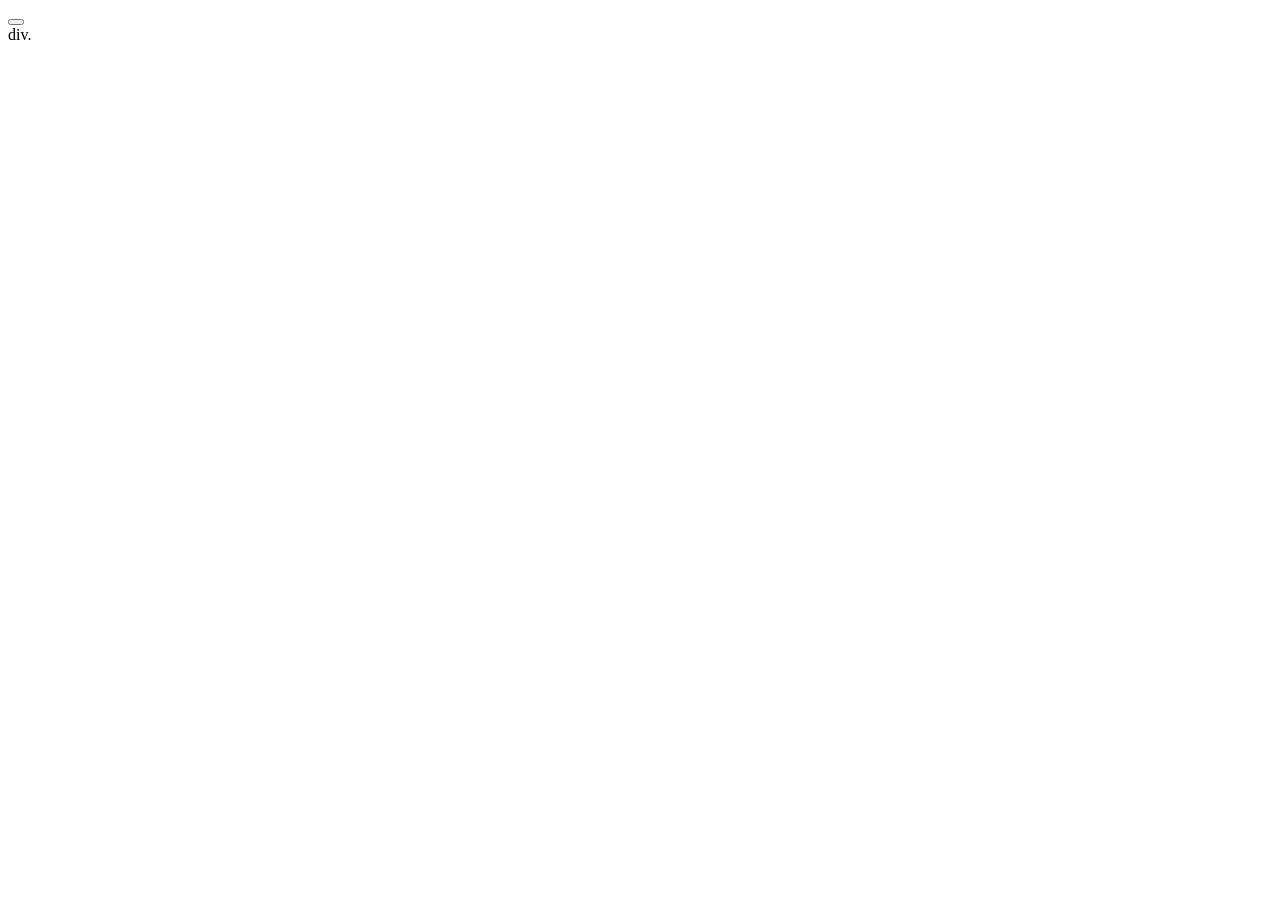
==== admin-dashboard/index.html @ 891796a0 "Initial commit" ====
<html lang="en">
<head>
    <meta charset="UTF-8">
    <meta name="viewport" content="width=device-width, initial-scale=1.0">
    <title>Admin Dashboard</title>
</head>
<body>
    <aside class="sidebar"></aside>

    <header class="header">
        <div class="search-container">
            <form action="/search" id="search-bar"></form>
            <div class="search-icon"></div>
        </div>
        <div class="header-user-nav">
            <button class="notif-btn"></button>
            <img src="pfp.jpg" class="user-avatar" alt="">
        </div>
    </header>

    <main class="main-content">
        div.
    </main>
</body>
</html>
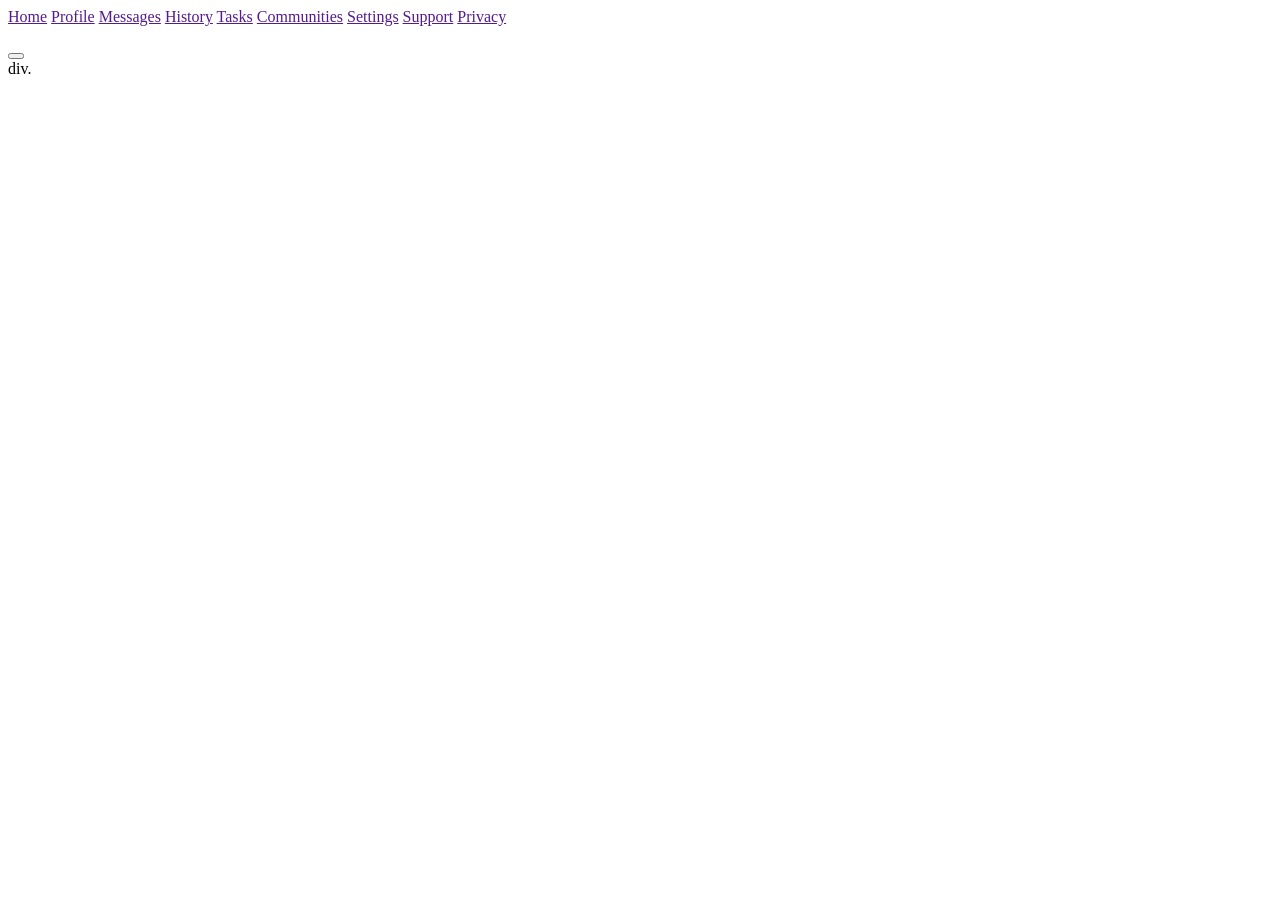
==== commit 8ee2e1a1: "Add HTML layout" ====
--- a/admin-dashboard/index.html
+++ b/admin-dashboard/index.html
@@ -5,7 +5,18 @@
     <title>Admin Dashboard</title>
 </head>
 <body>
-    <aside class="sidebar"></aside>
+    <aside class="sidebar">
+        <a href="" class="sidebar-link">Home</a>
+        <a href="" class="sidebar-link">Profile</a>
+        <a href="" class="sidebar-link">Messages</a>
+        <a href="" class="sidebar-link">History</a>
+        <a href="" class="sidebar-link">Tasks</a>
+        <a href="" class="sidebar-link">Communities</a>
+
+        <a href="" class="sidebar-link">Settings</a>
+        <a href="" class="sidebar-link">Support</a>
+        <a href="" class="sidebar-link">Privacy</a>
+    </aside>
 
     <header class="header">
         <div class="search-container">
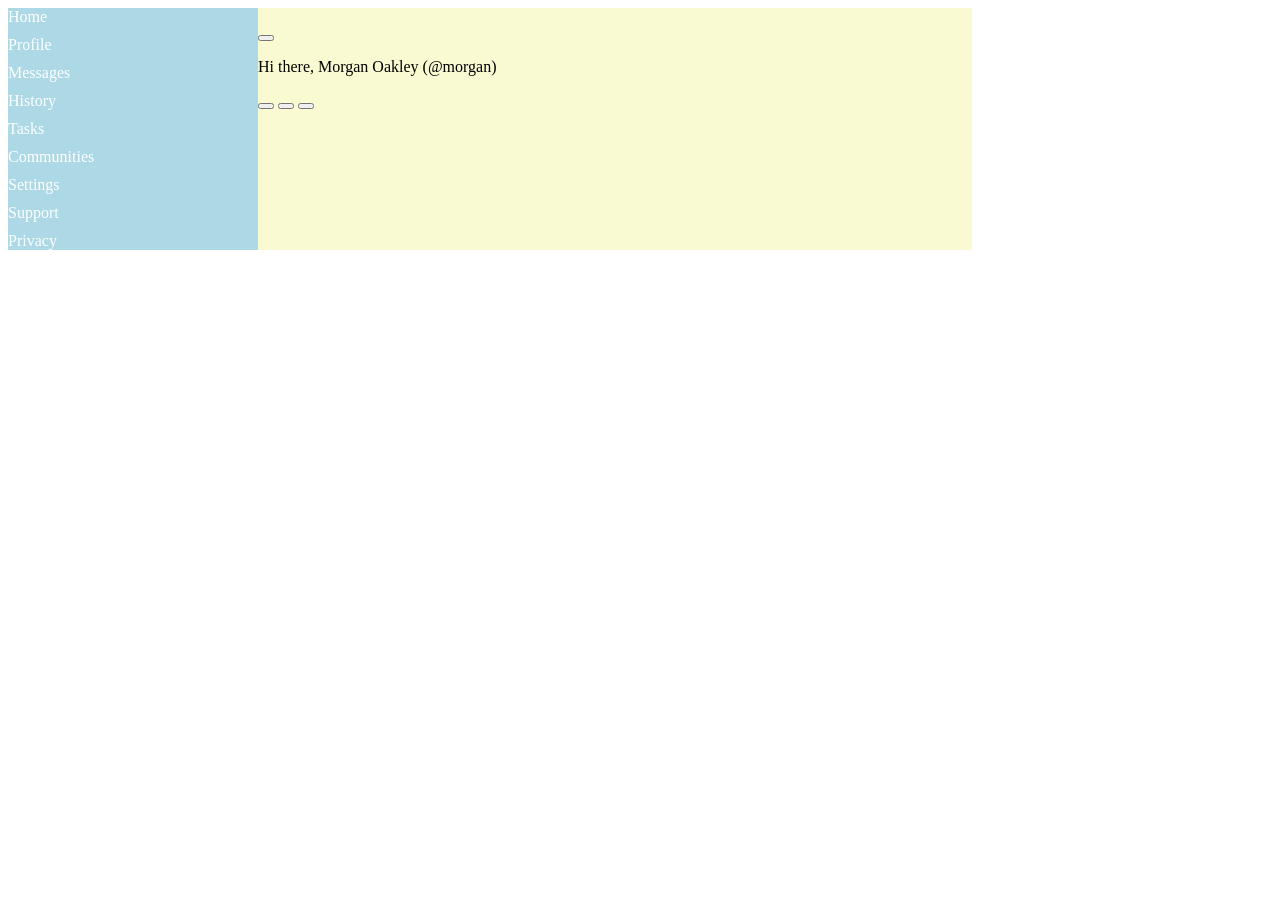
==== commit 7347dfd2: "Add layout sections" ====
--- a/admin-dashboard/index.html
+++ b/admin-dashboard/index.html
@@ -2,35 +2,56 @@
 <head>
     <meta charset="UTF-8">
     <meta name="viewport" content="width=device-width, initial-scale=1.0">
+    <link rel="stylesheet" href="./style.css">
+    <script src="./script.js" defer></script>
     <title>Admin Dashboard</title>
 </head>
 <body>
-    <aside class="sidebar">
-        <a href="" class="sidebar-link">Home</a>
-        <a href="" class="sidebar-link">Profile</a>
-        <a href="" class="sidebar-link">Messages</a>
-        <a href="" class="sidebar-link">History</a>
-        <a href="" class="sidebar-link">Tasks</a>
-        <a href="" class="sidebar-link">Communities</a>
+    <div class="dashboard-grid">
+        <aside class="sidebar">
+            <a href="" class="sidebar-link">Home</a>
+            <a href="" class="sidebar-link">Profile</a>
+            <a href="" class="sidebar-link">Messages</a>
+            <a href="" class="sidebar-link">History</a>
+            <a href="" class="sidebar-link">Tasks</a>
+            <a href="" class="sidebar-link">Communities</a>
 
-        <a href="" class="sidebar-link">Settings</a>
-        <a href="" class="sidebar-link">Support</a>
-        <a href="" class="sidebar-link">Privacy</a>
-    </aside>
+            <a href="" class="sidebar-link">Settings</a>
+            <a href="" class="sidebar-link">Support</a>
+            <a href="" class="sidebar-link">Privacy</a>
+        </aside>
 
-    <header class="header">
-        <div class="search-container">
-            <form action="/search" id="search-bar"></form>
-            <div class="search-icon"></div>
-        </div>
-        <div class="header-user-nav">
-            <button class="notif-btn"></button>
-            <img src="pfp.jpg" class="user-avatar" alt="">
-        </div>
-    </header>
+        <header class="header">
+            <div class="search-box">
+                <form action="/search" id="search-bar"></form>
+                <div class="search-icon"></div>
+            </div>
+            <div class="header-user-nav">
+                <button class="notif-btn"></button>
+                <img src="pfp.jpg" class="user-avatar" alt="">
+            </div>
+            <div class="header-profile">
+                <img src="" alt="">
+                <p>Hi there, Morgan Oakley (@morgan)</p>
 
-    <main class="main-content">
-        div.
-    </main>
+                <div class="header-action-buttons">
+                    <button></button>
+                    <button></button>
+                    <button></button>
+                </div>
+            </div>
+        </header>
+
+        <main class="projects">
+            <div class="card"></div>
+            <div class="card"></div>
+            <div class="card"></div>
+        </main>
+
+        <section class="widget-area">
+            <div class="announcements"></div>
+            <div class="trending"></div>
+        </section>
+    </div>
 </body>
 </html>
--- a/admin-dashboard/style.css
+++ b/admin-dashboard/style.css
@@ -0,0 +1,26 @@
+
+.sidebar {
+    background-color: lightblue;
+    display: flex;
+    flex-direction: column;
+    gap: 10px;
+}
+
+.sidebar > a {
+    text-decoration: none;
+    color: white;
+}
+
+.header {
+    background-color: lightgoldenrodyellow;
+}
+
+.dashboard-grid {
+    display: grid;
+    grid-template-columns: 250px 1fr 300px;
+    grid-template-rows: auto 1fr;
+    grid-template-areas: 
+        "sidebar header header"
+        "sidebar main widgets";
+    height: 100vh;
+}
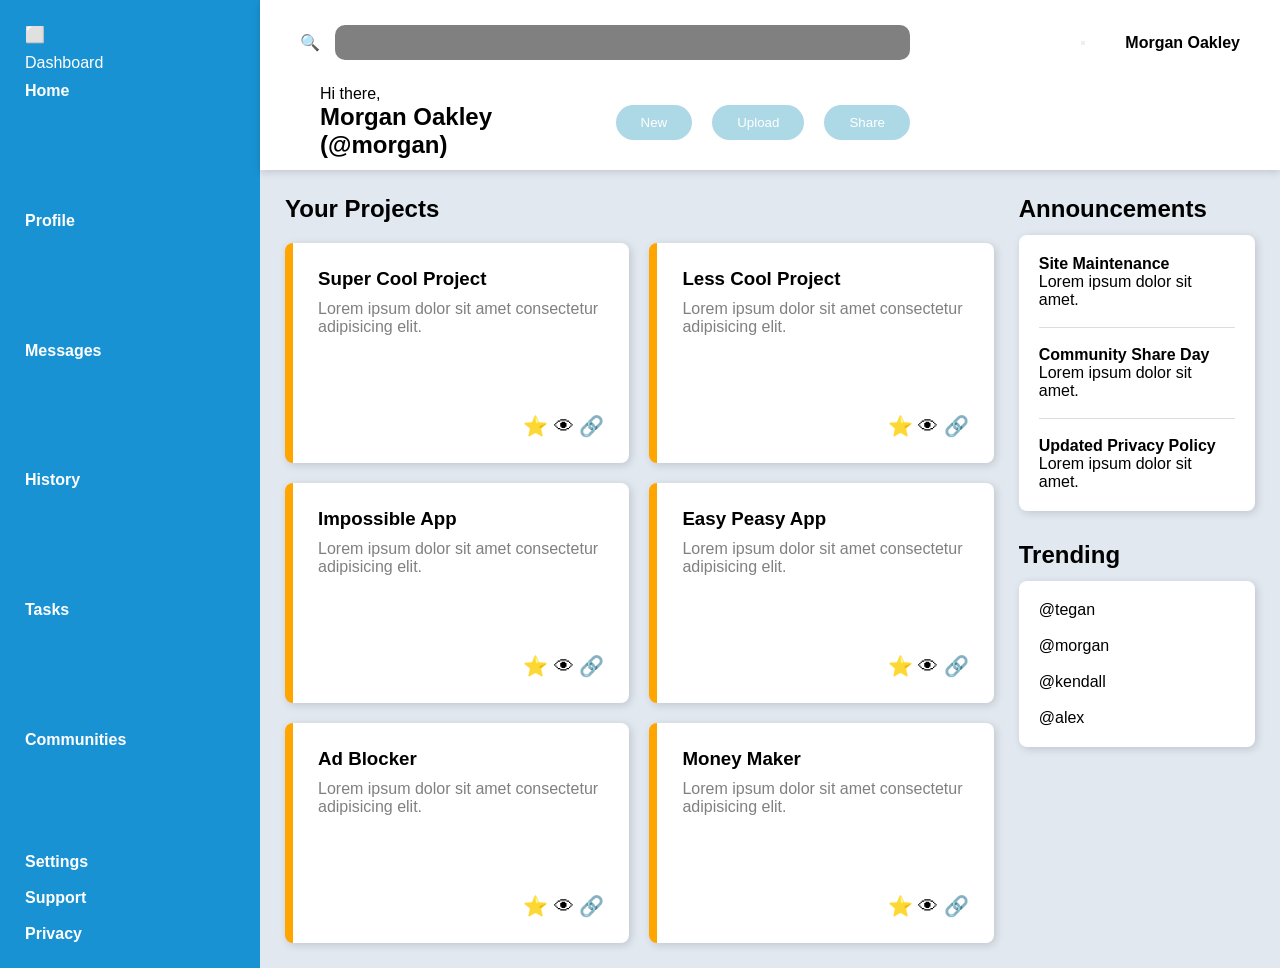
==== commit de8a66ab: "Tweak layout, add styles and nav" ====
--- a/admin-dashboard/index.html
+++ b/admin-dashboard/index.html
@@ -7,51 +7,145 @@
     <title>Admin Dashboard</title>
 </head>
 <body>
-    <div class="dashboard-grid">
+    <div class="dashboard">
+
         <aside class="sidebar">
-            <a href="" class="sidebar-link">Home</a>
-            <a href="" class="sidebar-link">Profile</a>
-            <a href="" class="sidebar-link">Messages</a>
-            <a href="" class="sidebar-link">History</a>
-            <a href="" class="sidebar-link">Tasks</a>
-            <a href="" class="sidebar-link">Communities</a>
+            <span>⬜</span>
+            <div class="logo">
+                Dashboard
+            </div>
+            <nav class="nav">
+                <a href="#">Home</a>
+                <a href="#">Profile</a>
+                <a href="#">Messages</a>
+                <a href="#">History</a>
+                <a href="#">Tasks</a>
+                <a href="#">Communities</a>
+            </nav>
+            <nav class="nav secondary">
+                <a href="#">Settings</a>
+                <a href="#">Support</a>
+                <a href="#">Privacy</a>
+            </nav>
 
-            <a href="" class="sidebar-link">Settings</a>
-            <a href="" class="sidebar-link">Support</a>
-            <a href="" class="sidebar-link">Privacy</a>
         </aside>
 
         <header class="header">
-            <div class="search-box">
-                <form action="/search" id="search-bar"></form>
-                <div class="search-icon"></div>
+            <div class="search">
+                <span>🔍</span>
+                <input type="text">
             </div>
-            <div class="header-user-nav">
+
+            <div class="top-user">
                 <button class="notif-btn"></button>
                 <img src="pfp.jpg" class="user-avatar" alt="">
+                <strong>Morgan Oakley</strong>
             </div>
-            <div class="header-profile">
+            <div class="profile">
                 <img src="" alt="">
-                <p>Hi there, Morgan Oakley (@morgan)</p>
+                <div>
+                    <p>Hi there,</p>
+                    <h2>Morgan Oakley (@morgan)</h2>
+                </div>
 
-                <div class="header-action-buttons">
-                    <button></button>
-                    <button></button>
-                    <button></button>
+                <div class="actions">
+                    <button>New</button>
+                    <button>Upload</button>
+                    <button>Share</button>
                 </div>
-            </div>
         </header>
 
-        <main class="projects">
-            <div class="card"></div>
-            <div class="card"></div>
-            <div class="card"></div>
+        <main class="main-content">
+            <section class="projects">
+            <h2>Your Projects</h2>
+                <article class="card">
+                    <h3>Super Cool Project</h3>
+                    <p>Lorem ipsum dolor sit amet consectetur adipisicing elit.</p>
+
+                    <div class="card-icons">
+                        ⭐ 👁 🔗
+                    </div>
+                </article>
+
+                <article class="card">
+                    <h3>Less Cool Project</h3>
+                    <p>Lorem ipsum dolor sit amet consectetur adipisicing elit.</p>
+
+                    <div class="card-icons">
+                        ⭐ 👁 🔗
+                    </div>
+                </article>
+
+                <article class="card">
+                    <h3>Impossible App</h3>
+                    <p>Lorem ipsum dolor sit amet consectetur adipisicing elit.</p>
+
+                    <div class="card-icons">
+                        ⭐ 👁 🔗
+                    </div>
+                </article>
+
+                <article class="card">
+                    <h3>Easy Peasy App</h3>
+                    <p>Lorem ipsum dolor sit amet consectetur adipisicing elit.</p>
+
+                    <div class="card-icons">
+                        ⭐ 👁 🔗
+                    </div>
+                </article>
+
+                <article class="card">
+                    <h3>Ad Blocker</h3>
+                    <p>Lorem ipsum dolor sit amet consectetur adipisicing elit.</p>
+
+                    <div class="card-icons">
+                        ⭐ 👁 🔗
+                    </div>
+                </article>
+
+                <article class="card">
+                    <h3>Money Maker</h3>
+                    <p>Lorem ipsum dolor sit amet consectetur adipisicing elit.</p>
+
+                    <div class="card-icons">
+                        ⭐ 👁 🔗
+                    </div>
+                </article>
+            </section>
+
+        <aside class="widgets">
+            <section>
+                <h2>Announcements</h2>
+                <div class="announcement-box">
+                    <div>
+                        <h4>Site Maintenance</h4>
+                        <p>Lorem ipsum dolor sit amet.</p>
+                    </div>
+                    <hr>
+                    <div>
+                        <h4>Community Share Day</h4>
+                        <p>Lorem ipsum dolor sit amet.</p>
+                    </div>
+                    <hr>
+                    <div>
+                        <h4>Updated Privacy Policy</h4>
+                        <p>Lorem ipsum dolor sit amet.</p>
+                    </div>
+                </div>
+            </section>
+
+            <section>
+                <h2>Trending</h2>
+                <div class="trending-box">
+                    <div>@tegan</div>
+                    <div>@morgan</div>
+                    <div>@kendall</div>
+                    <div>@alex</div>
+                </div>
+            </section>
+
+            </aside>
         </main>
-
-        <section class="widget-area">
-            <div class="announcements"></div>
-            <div class="trending"></div>
-        </section>
     </div>
 </body>
 </html>
--- a/admin-dashboard/style.css
+++ b/admin-dashboard/style.css
@@ -1,26 +1,181 @@
+* {
+    margin: 0;
+    padding: 0;
+    box-sizing: border-box;
+}
+
+body {
+    font-family: 'Gill Sans', 'Gill Sans MT', Calibri, 'Trebuchet MS', sans-serif;
+    background: #e2e8f0;
+}
+
+.dashboard {
+    min-height: 100vh;
+    display: grid;
+    grid-template-columns: 260px 1fr;
+    grid-template-rows: 170px 1fr;
+}
 
 .sidebar {
-    background-color: lightblue;
-    display: flex;
-    flex-direction: column;
+    background: #1992d4;
+    color: white;
+    grid-row: 1 / 3;
+    display: grid;
+    grid-template-rows: auto auto 1fr;
     gap: 10px;
+    padding: 25px;
 }
 
-.sidebar > a {
+.logo {
+    display: flex;
+    align-items: center;
+    gap: 12px;
+}
+
+.nav {
+    display: grid;
+    gap: 18px;
+}
+
+.nav > a {
     text-decoration: none;
     color: white;
+    font-weight: bold;
 }
 
 .header {
-    background-color: lightgoldenrodyellow;
+    background: white;
+    display: grid;
+    grid-template-columns: 2fr 1fr;
+    grid-template-rows: auto auto;
+    gap: 25px;
+    padding: 25px 40px;
+    box-shadow: 0 2px 8px rgba(0,0,0,.15);
+    grid-column: 2;
 }
 
-.dashboard-grid {
+.main-content {
+    grid-column: 2;
+}
+
+.search {
+    display: flex;
+    align-items: center;
+    gap: 15px;
+}
+
+.search input {
+    flex: 1;
+    border: none;
+    background: gray;
+    border-radius: 10px;
+    padding: 10px 18px;
+}
+
+.top-user {
+    display: flex;
+    justify-content: end;
+    align-items: center;
+    gap: 20px;
+}
+
+.top-user img {
+    border-radius: 50%;
+}
+
+.profile {
+    display: flex;
+    align-items: center;
+    gap: 20px;
+}
+
+.profile img {
+    border-radius: 50%;
+}
+
+.actions {
+    display: flex;
+    justify-content: end;
+    align-items: center;
+    gap: 20px;
+}
+
+.actions button {
+    border: none;
+    background: lightblue;
+    color: white;
+    border-radius: 25px;
+    padding: 10px 25px;
+    cursor: pointer;
+}
+
+.main-content {
     display: grid;
-    grid-template-columns: 250px 1fr 300px;
-    grid-template-rows: auto 1fr;
-    grid-template-areas: 
-        "sidebar header header"
-        "sidebar main widgets";
-    height: 100vh;
+    grid-template-columns: 3fr 1fr;
+    gap: 25px;
+    padding: 25px;
 }
+
+.projects {
+    display: grid;
+    grid-template-columns: repeat(2,1fr);
+    gap: 20px;
+}
+
+.projects h2 {
+    grid-column: 1 / -1;
+}
+
+.card {
+    background: white;
+    border-left: 8px solid orange;
+    border-radius: 8px;
+    padding: 25px;
+    min-height: 220px;
+    display: flex;
+    flex-direction: column;
+    justify-content: space-between;
+    box-shadow: 2px 2px 8px rgba(0,0,0,.15);
+}
+
+.card h3 {
+    margin-bottom: 10px;
+}
+
+.card p {
+    color: gray;
+    flex: 1;
+}
+
+.card-icons {
+    display: flex;
+    justify-content: end;
+    gap: 20px;
+    font-size: 20px;
+}
+
+.widgets {
+    display: grid;
+    gap: 30px;
+    align-content: start;
+}
+
+.widgets section {
+    display: grid;
+    gap: 12px;
+}
+
+.announcement-box,
+.trending-box {
+    background: white;
+    border-radius: 8px;
+    padding: 20px;
+    display: grid;
+    gap: 18px;
+    box-shadow: 2px 2px 8px rgba(0,0,0,.15);
+}
+
+hr {
+    border: none;
+    border-top: 1px solid #ddd;
+}
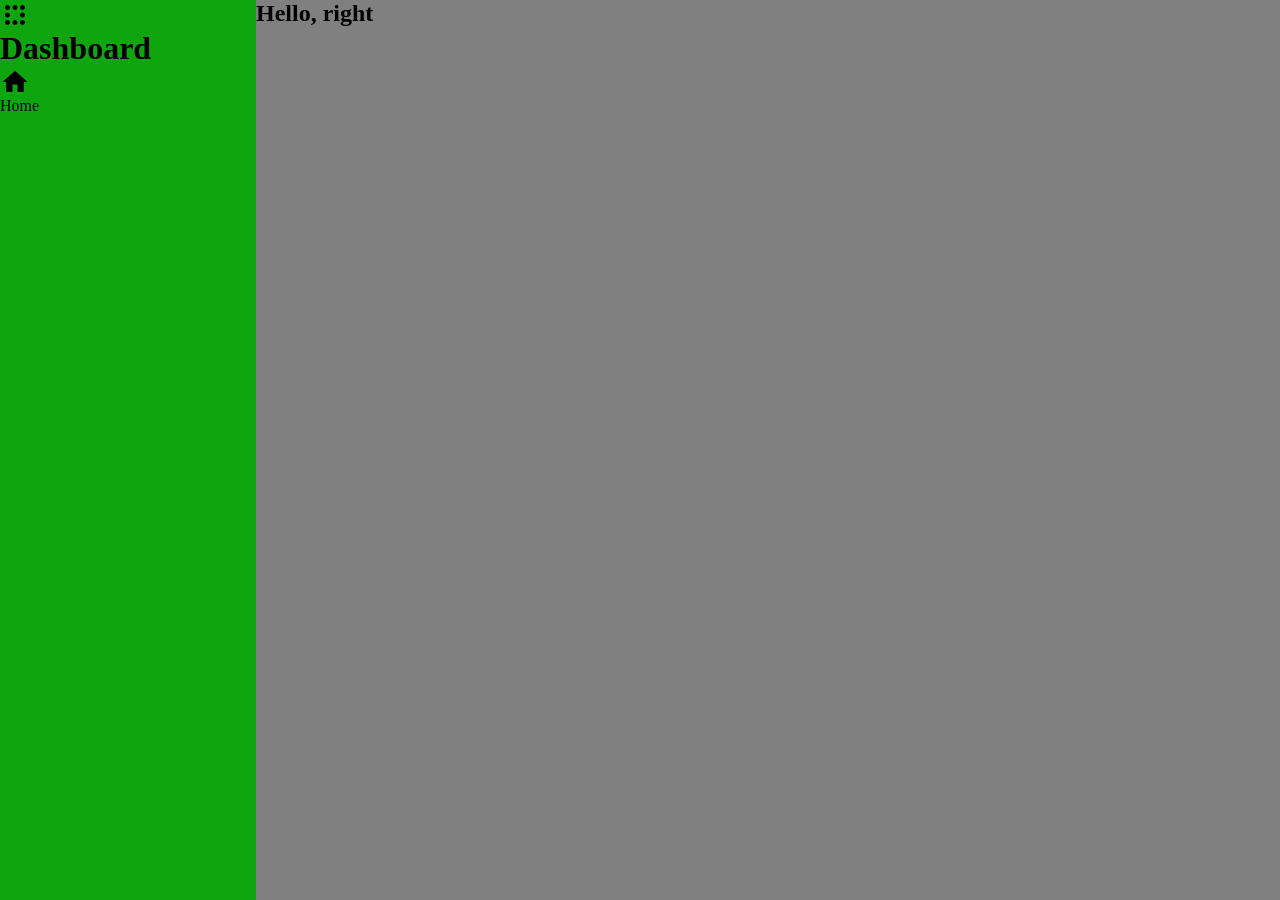
==== commit cca24cac: "Add base layout and 2 icons" ====
--- a/admin-dashboard/index.html
+++ b/admin-dashboard/index.html
@@ -1,151 +1,28 @@
-<html lang="en">
-<head>
-    <meta charset="UTF-8">
-    <meta name="viewport" content="width=device-width, initial-scale=1.0">
-    <link rel="stylesheet" href="./style.css">
-    <script src="./script.js" defer></script>
-    <title>Admin Dashboard</title>
-</head>
-<body>
-    <div class="dashboard">
-
-        <aside class="sidebar">
-            <span>⬜</span>
-            <div class="logo">
-                Dashboard
-            </div>
-            <nav class="nav">
-                <a href="#">Home</a>
-                <a href="#">Profile</a>
-                <a href="#">Messages</a>
-                <a href="#">History</a>
-                <a href="#">Tasks</a>
-                <a href="#">Communities</a>
-            </nav>
-            <nav class="nav secondary">
-                <a href="#">Settings</a>
-                <a href="#">Support</a>
-                <a href="#">Privacy</a>
-            </nav>
-
-        </aside>
-
-        <header class="header">
-            <div class="search">
-                <span>🔍</span>
-                <input type="text">
-            </div>
-
-            <div class="top-user">
-                <button class="notif-btn"></button>
-                <img src="pfp.jpg" class="user-avatar" alt="">
-                <strong>Morgan Oakley</strong>
-            </div>
-            <div class="profile">
-                <img src="" alt="">
-                <div>
-                    <p>Hi there,</p>
-                    <h2>Morgan Oakley (@morgan)</h2>
-                </div>
-
-                <div class="actions">
-                    <button>New</button>
-                    <button>Upload</button>
-                    <button>Share</button>
-                </div>
-        </header>
-
-        <main class="main-content">
-            <section class="projects">
-            <h2>Your Projects</h2>
-                <article class="card">
-                    <h3>Super Cool Project</h3>
-                    <p>Lorem ipsum dolor sit amet consectetur adipisicing elit.</p>
-
-                    <div class="card-icons">
-                        ⭐ 👁 🔗
-                    </div>
-                </article>
-
-                <article class="card">
-                    <h3>Less Cool Project</h3>
-                    <p>Lorem ipsum dolor sit amet consectetur adipisicing elit.</p>
-
-                    <div class="card-icons">
-                        ⭐ 👁 🔗
-                    </div>
-                </article>
-
-                <article class="card">
-                    <h3>Impossible App</h3>
-                    <p>Lorem ipsum dolor sit amet consectetur adipisicing elit.</p>
-
-                    <div class="card-icons">
-                        ⭐ 👁 🔗
-                    </div>
-                </article>
-
-                <article class="card">
-                    <h3>Easy Peasy App</h3>
-                    <p>Lorem ipsum dolor sit amet consectetur adipisicing elit.</p>
-
-                    <div class="card-icons">
-                        ⭐ 👁 🔗
-                    </div>
-                </article>
-
-                <article class="card">
-                    <h3>Ad Blocker</h3>
-                    <p>Lorem ipsum dolor sit amet consectetur adipisicing elit.</p>
-
-                    <div class="card-icons">
-                        ⭐ 👁 🔗
-                    </div>
-                </article>
-
-                <article class="card">
-                    <h3>Money Maker</h3>
-                    <p>Lorem ipsum dolor sit amet consectetur adipisicing elit.</p>
-
-                    <div class="card-icons">
-                        ⭐ 👁 🔗
-                    </div>
-                </article>
-            </section>
-
-        <aside class="widgets">
-            <section>
-                <h2>Announcements</h2>
-                <div class="announcement-box">
-                    <div>
-                        <h4>Site Maintenance</h4>
-                        <p>Lorem ipsum dolor sit amet.</p>
-                    </div>
-                    <hr>
-                    <div>
-                        <h4>Community Share Day</h4>
-                        <p>Lorem ipsum dolor sit amet.</p>
-                    </div>
-                    <hr>
-                    <div>
-                        <h4>Updated Privacy Policy</h4>
-                        <p>Lorem ipsum dolor sit amet.</p>
-                    </div>
-                </div>
-            </section>
-
-            <section>
-                <h2>Trending</h2>
-                <div class="trending-box">
-                    <div>@tegan</div>
-                    <div>@morgan</div>
-                    <div>@kendall</div>
-                    <div>@alex</div>
-                </div>
-            </section>
-
-            </aside>
-        </main>
-    </div>
-</body>
+<html lang="en">
+<head>
+    <meta charset="UTF-8">
+    <meta name="viewport" content="width=device-width, initial-scale=1.0">
+    <title>Admin Dashboard</title>
+    <link rel="stylesheet" href="./style.css">
+</head>
+<body>
+    <div class="grid">
+        <div class="sidebar">
+            <div class="logo-text">
+                <svg xmlns="http://www.w3.org/2000/svg" viewBox="0 0 24 24" width="30"><title>dots-square</title><path d="M12 16C13.1 16 14 16.9 14 18S13.1 20 12 20 10 19.1 10 18 10.9 16 12 16M12 4C13.1 4 14 4.9 14 6S13.1 8 12 8 10 7.1 10 6 10.9 4 12 4M6 16C7.1 16 8 16.9 8 18S7.1 20 6 20 4 19.1 4 18 4.9 16 6 16M6 10C7.1 10 8 10.9 8 12S7.1 14 6 14 4 13.1 4 12 4.9 10 6 10M6 4C7.1 4 8 4.9 8 6S7.1 8 6 8 4 7.1 4 6 4.9 4 6 4M18 16C19.1 16 20 16.9 20 18S19.1 20 18 20 16 19.1 16 18 16.9 16 18 16M18 10C19.1 10 20 10.9 20 12S19.1 14 18 14 16 13.1 16 12 16.9 10 18 10M18 4C19.1 4 20 4.9 20 6S19.1 8 18 8 16 7.1 16 6 16.9 4 18 4Z" /></svg>
+                <h1>Dashboard</h1>
+            </div>
+            <div class="list-items">
+                <div class="icon-text">
+                    <svg xmlns="http://www.w3.org/2000/svg" viewBox="0 0 24 24" width="30"><title>home</title><path d="M10,20V14H14V20H19V12H22L12,3L2,12H5V20H10Z" /></svg>
+                    <p>Home</p>
+                </div>
+            </div>
+            <div class="list-items"></div>
+        </div>
+        <div class="main">
+            <h2>Hello, right</h2>
+        </div>
+    </div>
+</body>
 </html>
--- a/admin-dashboard/style.css
+++ b/admin-dashboard/style.css
@@ -1,181 +1,19 @@
 * {
     margin: 0;
     padding: 0;
-    box-sizing: border-box;
 }
 
-body {
-    font-family: 'Gill Sans', 'Gill Sans MT', Calibri, 'Trebuchet MS', sans-serif;
-    background: #e2e8f0;
-}
-
-.dashboard {
-    min-height: 100vh;
+.grid {
     display: grid;
-    grid-template-columns: 260px 1fr;
-    grid-template-rows: 170px 1fr;
+    grid-template-columns: 20% 80%;
 }
 
 .sidebar {
-    background: #1992d4;
-    color: white;
-    grid-row: 1 / 3;
-    display: grid;
-    grid-template-rows: auto auto 1fr;
-    gap: 10px;
-    padding: 25px;
+    background-color: #0ea50e;
+    height: 100vh;
 }
 
-.logo {
-    display: flex;
-    align-items: center;
-    gap: 12px;
-}
-
-.nav {
-    display: grid;
-    gap: 18px;
-}
-
-.nav > a {
-    text-decoration: none;
-    color: white;
-    font-weight: bold;
-}
-
-.header {
-    background: white;
-    display: grid;
-    grid-template-columns: 2fr 1fr;
-    grid-template-rows: auto auto;
-    gap: 25px;
-    padding: 25px 40px;
-    box-shadow: 0 2px 8px rgba(0,0,0,.15);
-    grid-column: 2;
-}
-
-.main-content {
-    grid-column: 2;
-}
-
-.search {
-    display: flex;
-    align-items: center;
-    gap: 15px;
-}
-
-.search input {
-    flex: 1;
-    border: none;
-    background: gray;
-    border-radius: 10px;
-    padding: 10px 18px;
-}
-
-.top-user {
-    display: flex;
-    justify-content: end;
-    align-items: center;
-    gap: 20px;
-}
-
-.top-user img {
-    border-radius: 50%;
-}
-
-.profile {
-    display: flex;
-    align-items: center;
-    gap: 20px;
-}
-
-.profile img {
-    border-radius: 50%;
-}
-
-.actions {
-    display: flex;
-    justify-content: end;
-    align-items: center;
-    gap: 20px;
-}
-
-.actions button {
-    border: none;
-    background: lightblue;
-    color: white;
-    border-radius: 25px;
-    padding: 10px 25px;
-    cursor: pointer;
-}
-
-.main-content {
-    display: grid;
-    grid-template-columns: 3fr 1fr;
-    gap: 25px;
-    padding: 25px;
-}
-
-.projects {
-    display: grid;
-    grid-template-columns: repeat(2,1fr);
-    gap: 20px;
-}
-
-.projects h2 {
-    grid-column: 1 / -1;
-}
-
-.card {
-    background: white;
-    border-left: 8px solid orange;
-    border-radius: 8px;
-    padding: 25px;
-    min-height: 220px;
-    display: flex;
-    flex-direction: column;
-    justify-content: space-between;
-    box-shadow: 2px 2px 8px rgba(0,0,0,.15);
-}
-
-.card h3 {
-    margin-bottom: 10px;
-}
-
-.card p {
-    color: gray;
-    flex: 1;
-}
-
-.card-icons {
-    display: flex;
-    justify-content: end;
-    gap: 20px;
-    font-size: 20px;
-}
-
-.widgets {
-    display: grid;
-    gap: 30px;
-    align-content: start;
-}
-
-.widgets section {
-    display: grid;
-    gap: 12px;
-}
-
-.announcement-box,
-.trending-box {
-    background: white;
-    border-radius: 8px;
-    padding: 20px;
-    display: grid;
-    gap: 18px;
-    box-shadow: 2px 2px 8px rgba(0,0,0,.15);
-}
-
-hr {
-    border: none;
-    border-top: 1px solid #ddd;
+.main {
+    background-color: grey;
+    height: 100vh;
 }
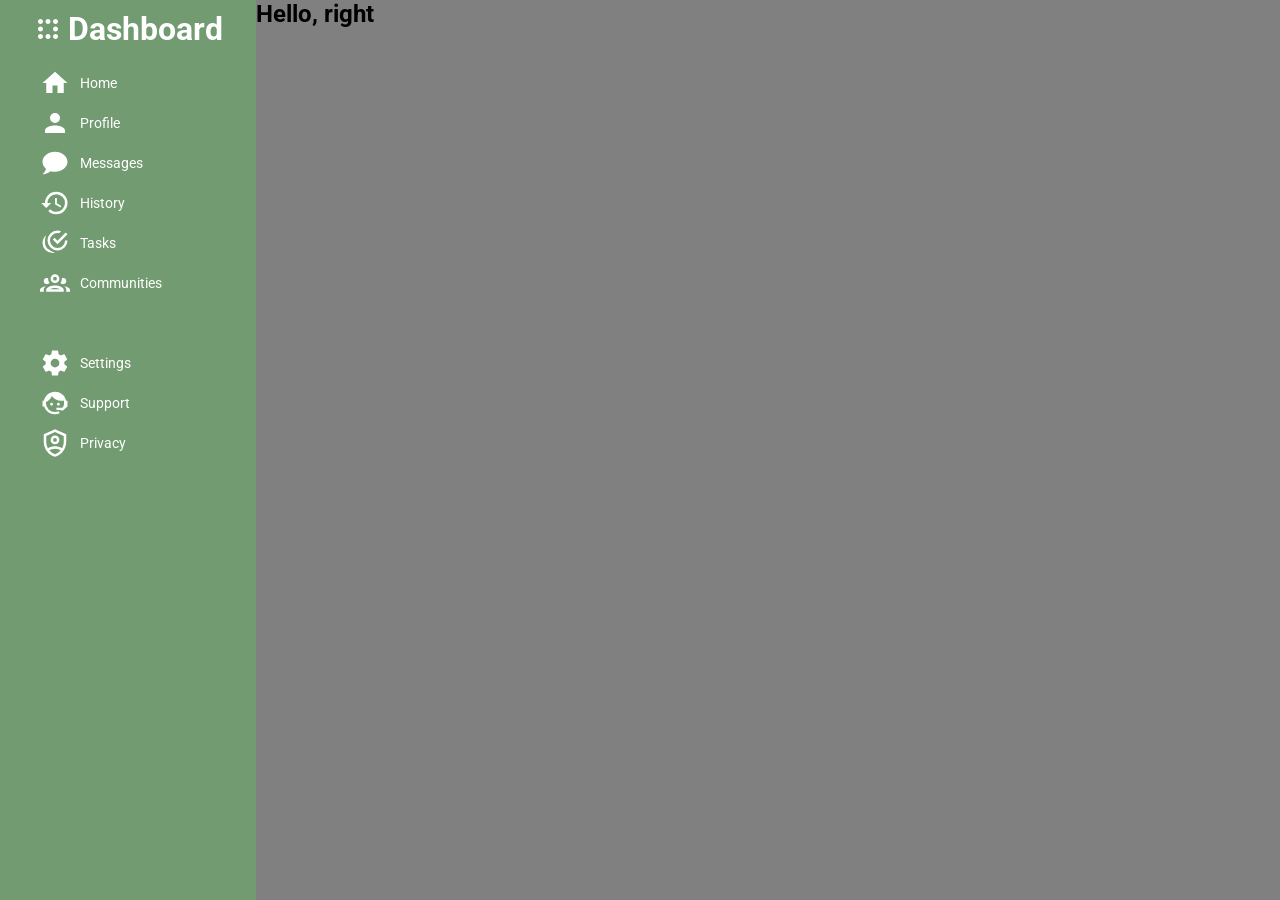
==== commit 841f1b1a: "Make, style sidebar." ====
--- a/admin-dashboard/index.html
+++ b/admin-dashboard/index.html
@@ -4,6 +4,9 @@
     <meta name="viewport" content="width=device-width, initial-scale=1.0">
     <title>Admin Dashboard</title>
     <link rel="stylesheet" href="./style.css">
+    <link rel="preconnect" href="https://fonts.googleapis.com">
+    <link rel="preconnect" href="https://fonts.gstatic.com" crossorigin>
+    <link href="https://fonts.googleapis.com/css2?family=Roboto:ital,wght@0,100..900;1,100..900&display=swap" rel="stylesheet">
 </head>
 <body>
     <div class="grid">
@@ -14,9 +17,44 @@
             </div>
             <div class="list-items">
                 <div class="icon-text">
-                    <svg xmlns="http://www.w3.org/2000/svg" viewBox="0 0 24 24" width="30"><title>home</title><path d="M10,20V14H14V20H19V12H22L12,3L2,12H5V20H10Z" /></svg>
+                    <svg xmlns="http://www.w3.org/2000/svg" viewBox="0 0 24 24"><title>home</title><path d="M10,20V14H14V20H19V12H22L12,3L2,12H5V20H10Z" /></svg>
                     <p>Home</p>
                 </div>
+                <div class="icon-text">
+                    <svg xmlns="http://www.w3.org/2000/svg" viewBox="0 0 24 24"><title>account</title><path d="M12,4A4,4 0 0,1 16,8A4,4 0 0,1 12,12A4,4 0 0,1 8,8A4,4 0 0,1 12,4M12,14C16.42,14 20,15.79 20,18V20H4V18C4,15.79 7.58,14 12,14Z" /></svg>
+                    <p>Profile</p>
+                </div>
+                <div class="icon-text">
+                    <svg xmlns="http://www.w3.org/2000/svg" viewBox="0 0 24 24"><title>chat</title><path d="M12,3C17.5,3 22,6.58 22,11C22,15.42 17.5,19 12,19C10.76,19 9.57,18.82 8.47,18.5C5.55,21 2,21 2,21C4.33,18.67 4.7,17.1 4.75,16.5C3.05,15.07 2,13.13 2,11C2,6.58 6.5,3 12,3Z" /></svg>
+                    <p>Messages</p>
+                </div>
+                <div class="icon-text">
+                    <svg xmlns="http://www.w3.org/2000/svg" viewBox="0 0 24 24"><title>history</title><path d="M13.5,8H12V13L16.28,15.54L17,14.33L13.5,12.25V8M13,3A9,9 0 0,0 4,12H1L4.96,16.03L9,12H6A7,7 0 0,1 13,5A7,7 0 0,1 20,12A7,7 0 0,1 13,19C11.07,19 9.32,18.21 8.06,16.94L6.64,18.36C8.27,20 10.5,21 13,21A9,9 0 0,0 22,12A9,9 0 0,0 13,3" /></svg>
+                    <p>History</p>
+                </div>
+                <div class="icon-text">
+                    <svg xmlns="http://www.w3.org/2000/svg" viewBox="0 0 24 24"><title>checkbox-multiple-marked-circle-outline</title><path d="M14,2A8,8 0 0,0 6,10A8,8 0 0,0 14,18A8,8 0 0,0 22,10H20C20,13.32 17.32,16 14,16A6,6 0 0,1 8,10A6,6 0 0,1 14,4C14.43,4 14.86,4.05 15.27,4.14L16.88,2.54C15.96,2.18 15,2 14,2M20.59,3.58L14,10.17L11.62,7.79L10.21,9.21L14,13L22,5M4.93,5.82C3.08,7.34 2,9.61 2,12A8,8 0 0,0 10,20C10.64,20 11.27,19.92 11.88,19.77C10.12,19.38 8.5,18.5 7.17,17.29C5.22,16.25 4,14.21 4,12C4,11.7 4.03,11.41 4.07,11.11C4.03,10.74 4,10.37 4,10C4,8.56 4.32,7.13 4.93,5.82Z" /></svg>
+                    <p>Tasks</p>
+                </div>
+                <div class="icon-text">
+                    <svg xmlns="http://www.w3.org/2000/svg" viewBox="0 0 24 24"><title>account-group-outline</title><path d="M12,5A3.5,3.5 0 0,0 8.5,8.5A3.5,3.5 0 0,0 12,12A3.5,3.5 0 0,0 15.5,8.5A3.5,3.5 0 0,0 12,5M12,7A1.5,1.5 0 0,1 13.5,8.5A1.5,1.5 0 0,1 12,10A1.5,1.5 0 0,1 10.5,8.5A1.5,1.5 0 0,1 12,7M5.5,8A2.5,2.5 0 0,0 3,10.5C3,11.44 3.53,12.25 4.29,12.68C4.65,12.88 5.06,13 5.5,13C5.94,13 6.35,12.88 6.71,12.68C7.08,12.47 7.39,12.17 7.62,11.81C6.89,10.86 6.5,9.7 6.5,8.5C6.5,8.41 6.5,8.31 6.5,8.22C6.2,8.08 5.86,8 5.5,8M18.5,8C18.14,8 17.8,8.08 17.5,8.22C17.5,8.31 17.5,8.41 17.5,8.5C17.5,9.7 17.11,10.86 16.38,11.81C16.5,12 16.63,12.15 16.78,12.3C16.94,12.45 17.1,12.58 17.29,12.68C17.65,12.88 18.06,13 18.5,13C18.94,13 19.35,12.88 19.71,12.68C20.47,12.25 21,11.44 21,10.5A2.5,2.5 0 0,0 18.5,8M12,14C9.66,14 5,15.17 5,17.5V19H19V17.5C19,15.17 14.34,14 12,14M4.71,14.55C2.78,14.78 0,15.76 0,17.5V19H3V17.07C3,16.06 3.69,15.22 4.71,14.55M19.29,14.55C20.31,15.22 21,16.06 21,17.07V19H24V17.5C24,15.76 21.22,14.78 19.29,14.55M12,16C13.53,16 15.24,16.5 16.23,17H7.77C8.76,16.5 10.47,16 12,16Z" /></svg>
+                    <p>Communities</p>
+                </div>
+                <div class="list-items-bottom">
+<div class="icon-text">
+                    <svg xmlns="http://www.w3.org/2000/svg" viewBox="0 0 24 24"><title>cog</title><path d="M12,15.5A3.5,3.5 0 0,1 8.5,12A3.5,3.5 0 0,1 12,8.5A3.5,3.5 0 0,1 15.5,12A3.5,3.5 0 0,1 12,15.5M19.43,12.97C19.47,12.65 19.5,12.33 19.5,12C19.5,11.67 19.47,11.34 19.43,11L21.54,9.37C21.73,9.22 21.78,8.95 21.66,8.73L19.66,5.27C19.54,5.05 19.27,4.96 19.05,5.05L16.56,6.05C16.04,5.66 15.5,5.32 14.87,5.07L14.5,2.42C14.46,2.18 14.25,2 14,2H10C9.75,2 9.54,2.18 9.5,2.42L9.13,5.07C8.5,5.32 7.96,5.66 7.44,6.05L4.95,5.05C4.73,4.96 4.46,5.05 4.34,5.27L2.34,8.73C2.21,8.95 2.27,9.22 2.46,9.37L4.57,11C4.53,11.34 4.5,11.67 4.5,12C4.5,12.33 4.53,12.65 4.57,12.97L2.46,14.63C2.27,14.78 2.21,15.05 2.34,15.27L4.34,18.73C4.46,18.95 4.73,19.03 4.95,18.95L7.44,17.94C7.96,18.34 8.5,18.68 9.13,18.93L9.5,21.58C9.54,21.82 9.75,22 10,22H14C14.25,22 14.46,21.82 14.5,21.58L14.87,18.93C15.5,18.67 16.04,18.34 16.56,17.94L19.05,18.95C19.27,19.03 19.54,18.95 19.66,18.73L21.66,15.27C21.78,15.05 21.73,14.78 21.54,14.63L19.43,12.97Z" /></svg>
+                    <p>Settings</p>
+                </div>
+                <div class="icon-text">
+                    <svg xmlns="http://www.w3.org/2000/svg" viewBox="0 0 24 24"><title>face-agent</title><path d="M18.72,14.76C19.07,13.91 19.26,13 19.26,12C19.26,11.28 19.15,10.59 18.96,9.95C18.31,10.1 17.63,10.18 16.92,10.18C13.86,10.18 11.15,8.67 9.5,6.34C8.61,8.5 6.91,10.26 4.77,11.22C4.73,11.47 4.73,11.74 4.73,12A7.27,7.27 0 0,0 12,19.27C13.05,19.27 14.06,19.04 14.97,18.63C15.54,19.72 15.8,20.26 15.78,20.26C14.14,20.81 12.87,21.08 12,21.08C9.58,21.08 7.27,20.13 5.57,18.42C4.53,17.38 3.76,16.11 3.33,14.73H2V10.18H3.09C3.93,6.04 7.6,2.92 12,2.92C14.4,2.92 16.71,3.87 18.42,5.58C19.69,6.84 20.54,8.45 20.89,10.18H22V14.67H22V14.69L22,14.73H21.94L18.38,18L13.08,17.4V15.73H17.91L18.72,14.76M9.27,11.77C9.57,11.77 9.86,11.89 10.07,12.11C10.28,12.32 10.4,12.61 10.4,12.91C10.4,13.21 10.28,13.5 10.07,13.71C9.86,13.92 9.57,14.04 9.27,14.04C8.64,14.04 8.13,13.54 8.13,12.91C8.13,12.28 8.64,11.77 9.27,11.77M14.72,11.77C15.35,11.77 15.85,12.28 15.85,12.91C15.85,13.54 15.35,14.04 14.72,14.04C14.09,14.04 13.58,13.54 13.58,12.91A1.14,1.14 0 0,1 14.72,11.77Z" /></svg>
+                    <p>Support</p>
+                </div>
+                <div class="icon-text">
+                    <svg xmlns="http://www.w3.org/2000/svg" viewBox="0 0 24 24"><title>shield-account-outline</title><path d="M12,1L3,5V11C3,16.55 6.84,21.74 12,23C17.16,21.74 21,16.55 21,11V5L12,1M12,3.18L19,6.3V11.22C19,12.92 18.5,14.65 17.65,16.17C16,14.94 13.26,14.5 12,14.5C10.74,14.5 8,14.94 6.35,16.17C5.5,14.65 5,12.92 5,11.22V6.3L12,3.18M12,6A3.5,3.5 0 0,0 8.5,9.5A3.5,3.5 0 0,0 12,13A3.5,3.5 0 0,0 15.5,9.5A3.5,3.5 0 0,0 12,6M12,8A1.5,1.5 0 0,1 13.5,9.5A1.5,1.5 0 0,1 12,11A1.5,1.5 0 0,1 10.5,9.5A1.5,1.5 0 0,1 12,8M12,16.5C13.57,16.5 15.64,17.11 16.53,17.84C15.29,19.38 13.7,20.55 12,21C10.3,20.55 8.71,19.38 7.47,17.84C8.37,17.11 10.43,16.5 12,16.5Z" /></svg>
+                    <p>Privacy</p>
+                </div>
+                </div>
+                
             </div>
             <div class="list-items"></div>
         </div>
--- a/admin-dashboard/style.css
+++ b/admin-dashboard/style.css
@@ -1,6 +1,10 @@
 * {
     margin: 0;
     padding: 0;
+}
+
+body {
+    font-family: 'Roboto', sans-serif;
 }
 
 .grid {
@@ -9,9 +13,55 @@
 }
 
 .sidebar {
-    background-color: #0ea50e;
+    background-color: #729b72;
     height: 100vh;
+    color: white;
 }
+
+.logo-text {
+    display: flex;
+    flex-direction: row;
+    justify-content: center;
+    align-items: center;
+    padding: 10px;
+    gap: 5px;
+}
+
+.logo-text svg {
+    fill: white;
+}
+
+.icon-text {
+    display: flex;
+    flex-direction: row;
+    justify-content: flex-start;
+    align-items: center;
+    margin: 10px 40px;
+}
+
+.icon-text p {
+    margin-left: 10px;
+    font-size: 14px;
+}
+
+.list-items svg {
+    width: 30;
+    fill: white;
+}
+
+.list-items-bottom {
+    margin-top: 50px;
+}
+
+ /* { 
+    font-family: "Roboto", sans-serif;
+    font-optical-sizing: auto;
+    font-weight: <weight>;
+    font-style: normal;
+    font-variation-settings:
+    "wdth" 100;
+}
+    */
 
 .main {
     background-color: grey;
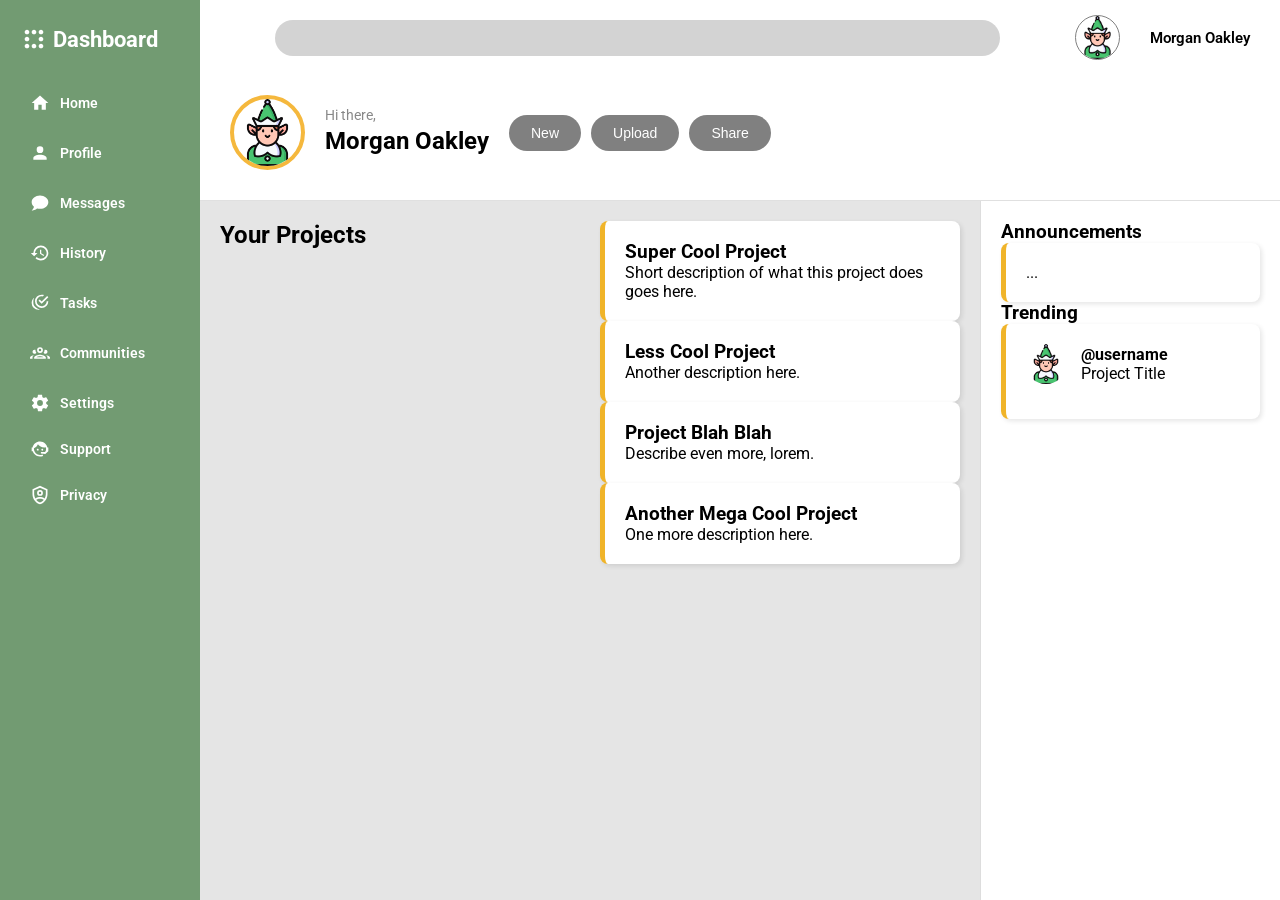
==== commit 0c43af76: "Fix grid layout, style sidebar and header" ====
--- a/admin-dashboard/index.html
+++ b/admin-dashboard/index.html
@@ -59,8 +59,73 @@
             <div class="list-items"></div>
         </div>
         <div class="main">
-            <h2>Hello, right</h2>
+            <div class="header">
+                <div class="navbar">
+                    <svg xmlns="http://www.w3.org/2000/svg" viewBox="0 0 24 24"><title>magnify</title><path d="M9.5,3A6.5,6.5 0 0,1 16,9.5C16,11.11 15.41,12.59 14.44,13.73L14.71,14H15.5L20.5,19L19,20.5L14,15.5V14.71L13.73,14.44C12.59,15.41 11.11,16 9.5,16A6.5,6.5 0 0,1 3,9.5A6.5,6.5 0 0,1 9.5,3M9.5,5C7,5 5,7 5,9.5C5,12 7,14 9.5,14C12,14 14,12 14,9.5C14,7 12,5 9.5,5Z" /></svg>
+                    <input type="text" class="form-input">
+                    <svg xmlns="http://www.w3.org/2000/svg" viewBox="0 0 24 24"><title>bell</title><path d="M21,19V20H3V19L5,17V11C5,7.9 7.03,5.17 10,4.29C10,4.19 10,4.1 10,4A2,2 0 0,1 12,2A2,2 0 0,1 14,4C14,4.1 14,4.19 14,4.29C16.97,5.17 19,7.9 19,11V17L21,19M14,21A2,2 0 0,1 12,23A2,2 0 0,1 10,21" /></svg>
+                    <img src="./images/avatar.png" width="50px" alt="User's profile picture">
+                    <h6>Morgan Oakley</h6>
+                </div>
+                <div class="user-welcome">
+                    <div class="left">
+                        <img src="./images/avatar.png" alt="Pfp of the user, bigger" width="75px">
+                        <div class="welcome-text">
+                            <p>Hi there,</p>
+                            <h3>Morgan Oakley</h3>
+                        </div>
+                        <div class="button-group">
+                            <button class="action-button">New</button>
+                            <button class="action-button">Upload</button>
+                            <button class="action-button">Share</button>
+                        </div>
+                    </div>
+                </div>
+            </div>
+            <div class="content">
+                <h2>Your Projects</h2>
+                <div class="card-grid">
+                    <div class="card">
+                    <h3>Super Cool Project</h3>
+                    <p>Short description of what this project does goes here.</p>
+                </div>
+                
+                <div class="card">
+                    <h3>Less Cool Project</h3>
+                    <p>Another description here.</p>
+                </div>
+
+                <div class="card">
+                    <h3>Project Blah Blah</h3>
+                    <p>Describe even more, lorem.</p>
+                </div>
+
+                <div class="card">
+                    <h3>Another Mega Cool Project</h3>
+                    <p>One more description here.</p>
+                </div>
+                </div>
+                
+            </div>
+
+        <div class="sidebar-right">
+            <h3>Announcements</h3>
+            <div class="card">...</div>
+            
+            <h3>Trending</h3>
+            <div class="card">
+                <!-- Flexbox row for each trending item: Image + Name + Handle -->
+                <div class="user-row">
+                    <img src="./images/avatar.png" width="40px">
+                    <div>
+                        <p><strong>@username</strong></p>
+                        <p>Project Title</p>
+                    </div>
+                </div>
+            </div>
         </div>
+        </div>
+    
     </div>
 </body>
 </html>
--- a/admin-dashboard/style.css
+++ b/admin-dashboard/style.css
@@ -1,6 +1,7 @@
 * {
     margin: 0;
     padding: 0;
+    box-sizing: border-box;
 }
 
 body {
@@ -9,34 +10,54 @@
 
 .grid {
     display: grid;
-    grid-template-columns: 20% 80%;
-}
+    grid-template-columns: 200px 1fr;
+    height: 100vh;
+}
+
+/* LEFT SIDEBAR */
 
 .sidebar {
     background-color: #729b72;
     height: 100vh;
     color: white;
+    display: flex; 
+    flex-direction: column;
 }
 
 .logo-text {
     display: flex;
+    align-items: center;
+    padding: 20px;
+    gap: 5px;
+    padding: 25px 20px;
+}
+
+.logo-text svg {
+    fill: white;
+    width: 28px;
+    height: 28px;
+}
+
+.logo-text h1 {
+    font-size: 22px;
+    font-weight: 700;
+}
+
+.list-items {
+    display: flex; 
+    flex-direction: column;
+    flex: 1;
+}
+
+.icon-text {
+    display: flex;
     flex-direction: row;
-    justify-content: center;
-    align-items: center;
-    padding: 10px;
-    gap: 5px;
-}
-
-.logo-text svg {
-    fill: white;
-}
-
-.icon-text {
-    display: flex;
-    flex-direction: row;
-    justify-content: flex-start;
-    align-items: center;
-    margin: 10px 40px;
+    align-items: center;
+    margin: 4px 15px;
+    padding: 10px 15px;
+    font-weight: 600;
+    cursor: pointer;
+    transition: background-color 0.16s ease;
 }
 
 .icon-text p {
@@ -44,26 +65,180 @@
     font-size: 14px;
 }
 
+.icon-text:hover {
+    background-color: rgba(255, 255, 255, 0.15);
+}
+
+.icon-text svg {
+    width: 22px;
+    height: 22px;
+    fill: white;
+    flex-shrink: 0;
+}
+
 .list-items svg {
-    width: 30;
+    width: 20;
     fill: white;
 }
 
 .list-items-bottom {
-    margin-top: 50px;
-}
-
- /* { 
-    font-family: "Roboto", sans-serif;
-    font-optical-sizing: auto;
-    font-weight: <weight>;
-    font-style: normal;
-    font-variation-settings:
-    "wdth" 100;
-}
-    */
+    margin-top: auto;
+    padding-bottom: 20px;
+}
+
+/* MAIN AREA */
 
 .main {
+    display: grid;
+    grid-template-columns: 1fr 300px;
+    grid-template-rows: auto 1fr;
+    grid-template-areas:
+        "header header"
+        "content sidebar-right";
+    height: 100vh;
+    overflow: hidden;
+
+
     background-color: grey;
     height: 100vh;
+}
+
+.header {
+    grid-area: header;
+    background-color: white;
+    display: flex;
+    flex-direction: column;
+    border-bottom: 1px solid #e0e0e0;
+}
+
+.navbar {
+    display: flex;
+    align-items: center;
+    padding: 15px 30px;
+    gap: 10px;
+}
+
+.navbar svg {
+    width: 22px;
+    height: 22px;
+    fill: white;
+    flex-shrink: 0;
+}
+
+.form-input {
+    flex-grow: 1;
+    margin: 0 15px;
+    padding: 10px 20px;
+    background-color: lightgray;
+    border-radius: 20px;
+    border-style: none;
+    font-family: inherit;
+    font-size: 14px;
+}
+
+
+.navbar img {
+    width: 45px;
+    height: 45px;
+    margin: 0 20px;
+    object-fit: cover;
+    border: 1px solid gray;
+    border-radius: 50%;
+}
+
+.navbar h6 {
+    font-size: 15px;
+    font-weight: 600;
+    white-space: nowrap;
+}
+.navbar svg {
+    width: 20;
+}
+
+.user-welcome {
+    display: flex;
+    align-items: center;
+    justify-content: space-between;
+    padding: 20px 30px 30px;
+    gap: 20px;
+}
+
+.user-welcome .left {
+    display: flex;
+    align-items: center;
+    gap: 20px;
+    flex-wrap: wrap;
+}
+
+.user-welcome img {
+    width: 75px;
+    height: 75px;
+    border-radius: 50%;
+    border: 4px solid #f5b83d;
+    object-fit: cover;
+}
+
+.welcome-text p {
+    color: #888;
+    font-size: 14px;
+}
+
+.welcome-text h3 {
+    font-size: 24px;
+    margin: 4px 0 4px;
+}
+
+.button-group {
+    display: flex;
+    gap: 10px;
+    flex-wrap: wrap;
+}
+
+.action-button {
+    background-color: gray;
+    color: white;
+    border: none;
+    padding: 10px 22px;
+    border-radius: 20px;
+    font-weight: 500;
+    font-size: 14px;
+    cursor: pointer;
+}
+
+.action-button:hover {
+    background-color: darkgray;
+}
+
+/* THE CARDS */
+.content {
+    background-color: #e5e5e5;
+    padding: 20px;
+    display: grid;
+    grid-template-columns: repeat(auto-fit, minmax(300px, 1fr));
+    gap: 20px;
+}
+
+.card {
+    background-color: white;
+    border-left: 5px solid #f0b429; /* Example accent color */
+    padding: 20px;
+    border-radius: 8px;
+    box-shadow: 2px 2px 5px rgba(0,0,0,0.1);
+}
+
+.sidebar-right {
+    padding: 20px;
+    background-color: white;
+    border-left: 1px solid #ddd;
+}
+
+.user-row {
+    display: flex;
+    align-items: center;
+    gap: 15px;
+    margin-bottom: 15px;
+}
+
+.user-row img {
+    border-radius: 50%;
 }
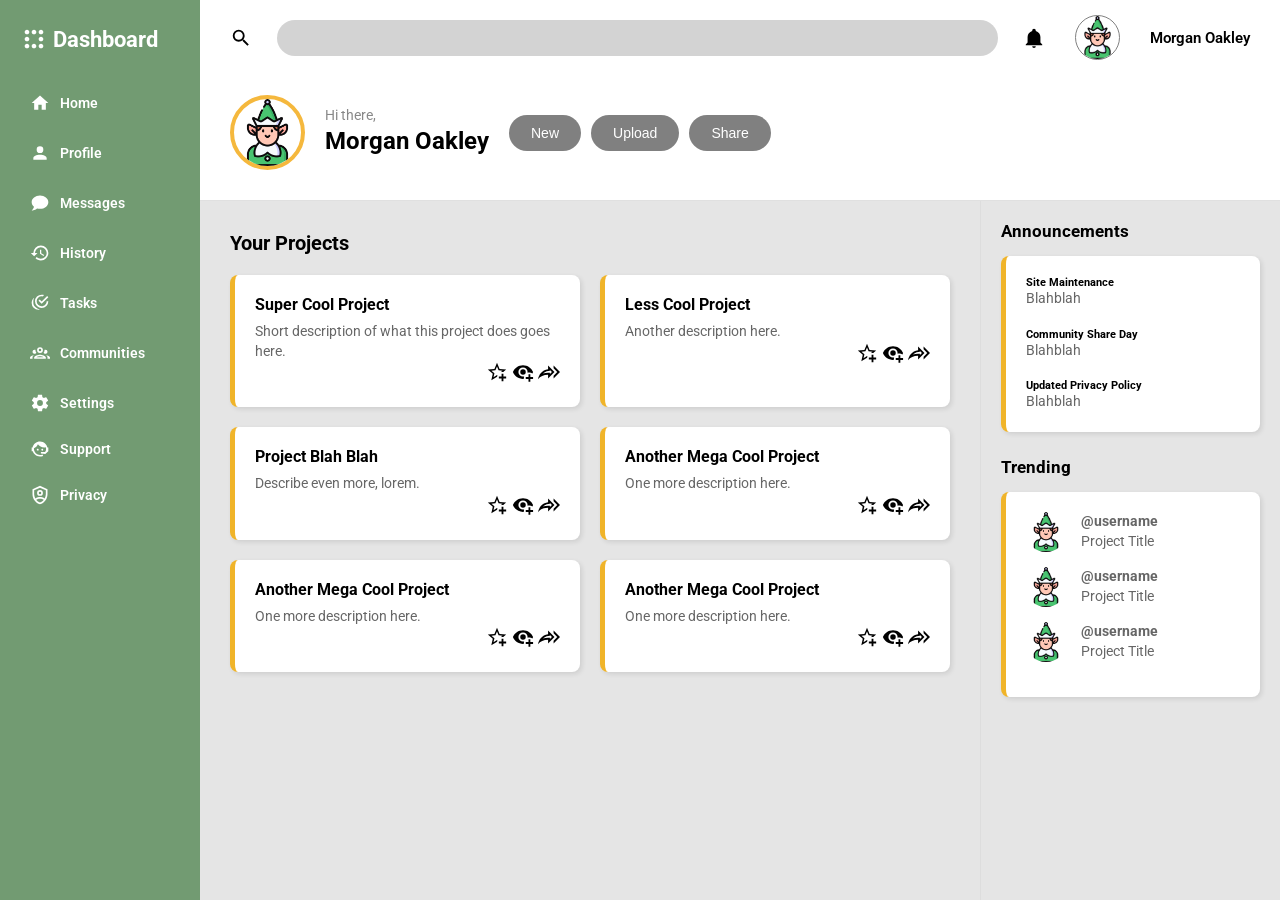
==== commit 18120cd5: "Add action icons to the projects' cards" ====
--- a/admin-dashboard/index.html
+++ b/admin-dashboard/index.html
@@ -86,35 +86,104 @@
                 <h2>Your Projects</h2>
                 <div class="card-grid">
                     <div class="card">
-                    <h3>Super Cool Project</h3>
-                    <p>Short description of what this project does goes here.</p>
-                </div>
+                        <h3>Super Cool Project</h3>
+                        <p>Short description of what this project does goes here.</p>
+                        
+                        <div class="card-action-icons">
+                            <svg xmlns="http://www.w3.org/2000/svg" viewBox="0 0 24 24"><title>star-plus-outline</title><path d="M5.8 21L7.4 14L2 9.2L9.2 8.6L12 2L14.8 8.6L22 9.2L18.8 12H18C17.3 12 16.6 12.1 15.9 12.4L18.1 10.5L13.7 10.1L12 6.1L10.3 10.1L5.9 10.5L9.2 13.4L8.2 17.7L12 15.4L12.5 15.7C12.3 16.2 12.1 16.8 12.1 17.3L5.8 21M17 14V17H14V19H17V22H19V19H22V17H19V14H17Z" /></svg>
+                            <svg xmlns="http://www.w3.org/2000/svg" viewBox="0 0 24 24"><title>eye-plus</title><path d="M12,4.5C7,4.5 2.73,7.61 1,12C2.73,16.39 7,19.5 12,19.5C12.36,19.5 12.72,19.5 13.08,19.45C13.03,19.13 13,18.82 13,18.5C13,17.94 13.08,17.38 13.24,16.84C12.83,16.94 12.42,17 12,17A5,5 0 0,1 7,12A5,5 0 0,1 12,7A5,5 0 0,1 17,12C17,12.29 16.97,12.59 16.92,12.88C17.58,12.63 18.29,12.5 19,12.5C20.17,12.5 21.31,12.84 22.29,13.5C22.56,13 22.8,12.5 23,12C21.27,7.61 17,4.5 12,4.5M12,9A3,3 0 0,0 9,12A3,3 0 0,0 12,15A3,3 0 0,0 15,12A3,3 0 0,0 12,9M18,14.5V17.5H15V19.5H18V22.5H20V19.5H23V17.5H20V14.5H18Z" /></svg>
+                            <svg xmlns="http://www.w3.org/2000/svg" viewBox="0 0 24 24"><title>share-all-outline</title><path d="M13 9.8V10.7L11.3 10.9C8.7 11.3 6.8 12.3 5.4 13.6C7.1 13.1 8.9 12.8 11 12.8H13V14.1L15.2 12L13 9.8M11 5L18 12L11 19V14.9C6 14.9 2.5 16.5 0 20C1 15 4 10 11 9M17 8V5L24 12L17 19V16L21 12" /></svg>
+                        </div>
+                        
+                    </div>
                 
-                <div class="card">
-                    <h3>Less Cool Project</h3>
-                    <p>Another description here.</p>
-                </div>
-
-                <div class="card">
-                    <h3>Project Blah Blah</h3>
-                    <p>Describe even more, lorem.</p>
-                </div>
-
-                <div class="card">
-                    <h3>Another Mega Cool Project</h3>
-                    <p>One more description here.</p>
-                </div>
+                    <div class="card">
+                        <h3>Less Cool Project</h3>
+                        <p>Another description here.</p>
+
+                        <div class="card-action-icons">
+                            <svg xmlns="http://www.w3.org/2000/svg" viewBox="0 0 24 24"><title>star-plus-outline</title><path d="M5.8 21L7.4 14L2 9.2L9.2 8.6L12 2L14.8 8.6L22 9.2L18.8 12H18C17.3 12 16.6 12.1 15.9 12.4L18.1 10.5L13.7 10.1L12 6.1L10.3 10.1L5.9 10.5L9.2 13.4L8.2 17.7L12 15.4L12.5 15.7C12.3 16.2 12.1 16.8 12.1 17.3L5.8 21M17 14V17H14V19H17V22H19V19H22V17H19V14H17Z" /></svg>
+                            <svg xmlns="http://www.w3.org/2000/svg" viewBox="0 0 24 24"><title>eye-plus</title><path d="M12,4.5C7,4.5 2.73,7.61 1,12C2.73,16.39 7,19.5 12,19.5C12.36,19.5 12.72,19.5 13.08,19.45C13.03,19.13 13,18.82 13,18.5C13,17.94 13.08,17.38 13.24,16.84C12.83,16.94 12.42,17 12,17A5,5 0 0,1 7,12A5,5 0 0,1 12,7A5,5 0 0,1 17,12C17,12.29 16.97,12.59 16.92,12.88C17.58,12.63 18.29,12.5 19,12.5C20.17,12.5 21.31,12.84 22.29,13.5C22.56,13 22.8,12.5 23,12C21.27,7.61 17,4.5 12,4.5M12,9A3,3 0 0,0 9,12A3,3 0 0,0 12,15A3,3 0 0,0 15,12A3,3 0 0,0 12,9M18,14.5V17.5H15V19.5H18V22.5H20V19.5H23V17.5H20V14.5H18Z" /></svg>
+                            <svg xmlns="http://www.w3.org/2000/svg" viewBox="0 0 24 24"><title>share-all-outline</title><path d="M13 9.8V10.7L11.3 10.9C8.7 11.3 6.8 12.3 5.4 13.6C7.1 13.1 8.9 12.8 11 12.8H13V14.1L15.2 12L13 9.8M11 5L18 12L11 19V14.9C6 14.9 2.5 16.5 0 20C1 15 4 10 11 9M17 8V5L24 12L17 19V16L21 12" /></svg>
+                        </div>
+
+                        </div>
+
+                    <div class="card">
+                        <h3>Project Blah Blah</h3>
+                        <p>Describe even more, lorem.</p>
+                        <div class="card-action-icons">
+                            <svg xmlns="http://www.w3.org/2000/svg" viewBox="0 0 24 24"><title>star-plus-outline</title><path d="M5.8 21L7.4 14L2 9.2L9.2 8.6L12 2L14.8 8.6L22 9.2L18.8 12H18C17.3 12 16.6 12.1 15.9 12.4L18.1 10.5L13.7 10.1L12 6.1L10.3 10.1L5.9 10.5L9.2 13.4L8.2 17.7L12 15.4L12.5 15.7C12.3 16.2 12.1 16.8 12.1 17.3L5.8 21M17 14V17H14V19H17V22H19V19H22V17H19V14H17Z" /></svg>
+                            <svg xmlns="http://www.w3.org/2000/svg" viewBox="0 0 24 24"><title>eye-plus</title><path d="M12,4.5C7,4.5 2.73,7.61 1,12C2.73,16.39 7,19.5 12,19.5C12.36,19.5 12.72,19.5 13.08,19.45C13.03,19.13 13,18.82 13,18.5C13,17.94 13.08,17.38 13.24,16.84C12.83,16.94 12.42,17 12,17A5,5 0 0,1 7,12A5,5 0 0,1 12,7A5,5 0 0,1 17,12C17,12.29 16.97,12.59 16.92,12.88C17.58,12.63 18.29,12.5 19,12.5C20.17,12.5 21.31,12.84 22.29,13.5C22.56,13 22.8,12.5 23,12C21.27,7.61 17,4.5 12,4.5M12,9A3,3 0 0,0 9,12A3,3 0 0,0 12,15A3,3 0 0,0 15,12A3,3 0 0,0 12,9M18,14.5V17.5H15V19.5H18V22.5H20V19.5H23V17.5H20V14.5H18Z" /></svg>
+                            <svg xmlns="http://www.w3.org/2000/svg" viewBox="0 0 24 24"><title>share-all-outline</title><path d="M13 9.8V10.7L11.3 10.9C8.7 11.3 6.8 12.3 5.4 13.6C7.1 13.1 8.9 12.8 11 12.8H13V14.1L15.2 12L13 9.8M11 5L18 12L11 19V14.9C6 14.9 2.5 16.5 0 20C1 15 4 10 11 9M17 8V5L24 12L17 19V16L21 12" /></svg>
+                        </div>    
+                    
+                    </div>
+
+                    <div class="card">
+                        <h3>Another Mega Cool Project</h3>
+                        <p>One more description here.</p>
+                        <div class="card-action-icons">
+                            <svg xmlns="http://www.w3.org/2000/svg" viewBox="0 0 24 24"><title>star-plus-outline</title><path d="M5.8 21L7.4 14L2 9.2L9.2 8.6L12 2L14.8 8.6L22 9.2L18.8 12H18C17.3 12 16.6 12.1 15.9 12.4L18.1 10.5L13.7 10.1L12 6.1L10.3 10.1L5.9 10.5L9.2 13.4L8.2 17.7L12 15.4L12.5 15.7C12.3 16.2 12.1 16.8 12.1 17.3L5.8 21M17 14V17H14V19H17V22H19V19H22V17H19V14H17Z" /></svg>
+                            <svg xmlns="http://www.w3.org/2000/svg" viewBox="0 0 24 24"><title>eye-plus</title><path d="M12,4.5C7,4.5 2.73,7.61 1,12C2.73,16.39 7,19.5 12,19.5C12.36,19.5 12.72,19.5 13.08,19.45C13.03,19.13 13,18.82 13,18.5C13,17.94 13.08,17.38 13.24,16.84C12.83,16.94 12.42,17 12,17A5,5 0 0,1 7,12A5,5 0 0,1 12,7A5,5 0 0,1 17,12C17,12.29 16.97,12.59 16.92,12.88C17.58,12.63 18.29,12.5 19,12.5C20.17,12.5 21.31,12.84 22.29,13.5C22.56,13 22.8,12.5 23,12C21.27,7.61 17,4.5 12,4.5M12,9A3,3 0 0,0 9,12A3,3 0 0,0 12,15A3,3 0 0,0 15,12A3,3 0 0,0 12,9M18,14.5V17.5H15V19.5H18V22.5H20V19.5H23V17.5H20V14.5H18Z" /></svg>
+                            <svg xmlns="http://www.w3.org/2000/svg" viewBox="0 0 24 24"><title>share-all-outline</title><path d="M13 9.8V10.7L11.3 10.9C8.7 11.3 6.8 12.3 5.4 13.6C7.1 13.1 8.9 12.8 11 12.8H13V14.1L15.2 12L13 9.8M11 5L18 12L11 19V14.9C6 14.9 2.5 16.5 0 20C1 15 4 10 11 9M17 8V5L24 12L17 19V16L21 12" /></svg>
+                        </div>
+                    
+                    </div>
+                    <div class="card">
+                        <h3>Another Mega Cool Project</h3>
+                        <p>One more description here.</p>
+                        
+                        <div class="card-action-icons">
+                            <svg xmlns="http://www.w3.org/2000/svg" viewBox="0 0 24 24"><title>star-plus-outline</title><path d="M5.8 21L7.4 14L2 9.2L9.2 8.6L12 2L14.8 8.6L22 9.2L18.8 12H18C17.3 12 16.6 12.1 15.9 12.4L18.1 10.5L13.7 10.1L12 6.1L10.3 10.1L5.9 10.5L9.2 13.4L8.2 17.7L12 15.4L12.5 15.7C12.3 16.2 12.1 16.8 12.1 17.3L5.8 21M17 14V17H14V19H17V22H19V19H22V17H19V14H17Z" /></svg>
+                            <svg xmlns="http://www.w3.org/2000/svg" viewBox="0 0 24 24"><title>eye-plus</title><path d="M12,4.5C7,4.5 2.73,7.61 1,12C2.73,16.39 7,19.5 12,19.5C12.36,19.5 12.72,19.5 13.08,19.45C13.03,19.13 13,18.82 13,18.5C13,17.94 13.08,17.38 13.24,16.84C12.83,16.94 12.42,17 12,17A5,5 0 0,1 7,12A5,5 0 0,1 12,7A5,5 0 0,1 17,12C17,12.29 16.97,12.59 16.92,12.88C17.58,12.63 18.29,12.5 19,12.5C20.17,12.5 21.31,12.84 22.29,13.5C22.56,13 22.8,12.5 23,12C21.27,7.61 17,4.5 12,4.5M12,9A3,3 0 0,0 9,12A3,3 0 0,0 12,15A3,3 0 0,0 15,12A3,3 0 0,0 12,9M18,14.5V17.5H15V19.5H18V22.5H20V19.5H23V17.5H20V14.5H18Z" /></svg>
+                            <svg xmlns="http://www.w3.org/2000/svg" viewBox="0 0 24 24"><title>share-all-outline</title><path d="M13 9.8V10.7L11.3 10.9C8.7 11.3 6.8 12.3 5.4 13.6C7.1 13.1 8.9 12.8 11 12.8H13V14.1L15.2 12L13 9.8M11 5L18 12L11 19V14.9C6 14.9 2.5 16.5 0 20C1 15 4 10 11 9M17 8V5L24 12L17 19V16L21 12" /></svg>
+                        </div>
+                    
+                    </div>
+                    <div class="card">
+                        <h3>Another Mega Cool Project</h3>
+                        <p>One more description here.</p>
+                    
+                        <div class="card-action-icons">
+                            <svg xmlns="http://www.w3.org/2000/svg" viewBox="0 0 24 24"><title>star-plus-outline</title><path d="M5.8 21L7.4 14L2 9.2L9.2 8.6L12 2L14.8 8.6L22 9.2L18.8 12H18C17.3 12 16.6 12.1 15.9 12.4L18.1 10.5L13.7 10.1L12 6.1L10.3 10.1L5.9 10.5L9.2 13.4L8.2 17.7L12 15.4L12.5 15.7C12.3 16.2 12.1 16.8 12.1 17.3L5.8 21M17 14V17H14V19H17V22H19V19H22V17H19V14H17Z" /></svg>
+                            <svg xmlns="http://www.w3.org/2000/svg" viewBox="0 0 24 24"><title>eye-plus</title><path d="M12,4.5C7,4.5 2.73,7.61 1,12C2.73,16.39 7,19.5 12,19.5C12.36,19.5 12.72,19.5 13.08,19.45C13.03,19.13 13,18.82 13,18.5C13,17.94 13.08,17.38 13.24,16.84C12.83,16.94 12.42,17 12,17A5,5 0 0,1 7,12A5,5 0 0,1 12,7A5,5 0 0,1 17,12C17,12.29 16.97,12.59 16.92,12.88C17.58,12.63 18.29,12.5 19,12.5C20.17,12.5 21.31,12.84 22.29,13.5C22.56,13 22.8,12.5 23,12C21.27,7.61 17,4.5 12,4.5M12,9A3,3 0 0,0 9,12A3,3 0 0,0 12,15A3,3 0 0,0 15,12A3,3 0 0,0 12,9M18,14.5V17.5H15V19.5H18V22.5H20V19.5H23V17.5H20V14.5H18Z" /></svg>
+                            <svg xmlns="http://www.w3.org/2000/svg" viewBox="0 0 24 24"><title>share-all-outline</title><path d="M13 9.8V10.7L11.3 10.9C8.7 11.3 6.8 12.3 5.4 13.6C7.1 13.1 8.9 12.8 11 12.8H13V14.1L15.2 12L13 9.8M11 5L18 12L11 19V14.9C6 14.9 2.5 16.5 0 20C1 15 4 10 11 9M17 8V5L24 12L17 19V16L21 12" /></svg>
+                        </div>
+                    </div>
                 </div>
                 
             </div>
 
         <div class="sidebar-right">
             <h3>Announcements</h3>
-            <div class="card">...</div>
+            <div class="card">
+                <h6>Site Maintenance</h6>
+                <p>Blahblah</p>
+                <br>
+                <h6>Community Share Day</h6>
+                <p>Blahblah</p>
+                <br>
+                <h6>Updated Privacy Policy</h6>
+                <p>Blahblah</p>
+            </div>
             
             <h3>Trending</h3>
             <div class="card">
-                <!-- Flexbox row for each trending item: Image + Name + Handle -->
+                <div class="user-row">
+                    <img src="./images/avatar.png" width="40px">
+                    <div>
+                        <p><strong>@username</strong></p>
+                        <p>Project Title</p>
+                    </div>
+                </div>
+                <div class="user-row">
+                    <img src="./images/avatar.png" width="40px">
+                    <div>
+                        <p><strong>@username</strong></p>
+                        <p>Project Title</p>
+                    </div>
+                </div>
                 <div class="user-row">
                     <img src="./images/avatar.png" width="40px">
                     <div>
--- a/admin-dashboard/style.css
+++ b/admin-dashboard/style.css
@@ -27,7 +27,6 @@
 .logo-text {
     display: flex;
     align-items: center;
-    padding: 20px;
     gap: 5px;
     padding: 25px 20px;
 }
@@ -51,7 +50,6 @@
 
 .icon-text {
     display: flex;
-    flex-direction: row;
     align-items: center;
     margin: 4px 15px;
     padding: 10px 15px;
@@ -60,11 +58,6 @@
     transition: background-color 0.16s ease;
 }
 
-.icon-text p {
-    margin-left: 10px;
-    font-size: 14px;
-}
-
 .icon-text:hover {
     background-color: rgba(255, 255, 255, 0.15);
 }
@@ -74,6 +67,12 @@
     height: 22px;
     fill: white;
     flex-shrink: 0;
+}
+
+
+.icon-text p {
+    margin-left: 10px;
+    font-size: 14px;
 }
 
 .list-items svg {
@@ -97,9 +96,6 @@
         "content sidebar-right";
     height: 100vh;
     overflow: hidden;
-
-
-    background-color: grey;
     height: 100vh;
 }
 
@@ -121,7 +117,7 @@
 .navbar svg {
     width: 22px;
     height: 22px;
-    fill: white;
+    fill: black;
     flex-shrink: 0;
 }
 
@@ -141,9 +137,9 @@
     width: 45px;
     height: 45px;
     margin: 0 20px;
-    object-fit: cover;
     border: 1px solid gray;
     border-radius: 50%;
+    object-fit: cover;
 }
 
 .navbar h6 {
@@ -151,15 +147,13 @@
     font-weight: 600;
     white-space: nowrap;
 }
-.navbar svg {
-    width: 20;
-}
 
 .user-welcome {
     display: flex;
     align-items: center;
     justify-content: space-between;
     padding: 20px 30px 30px;
+    flex-wrap: wrap;
     gap: 20px;
 }
 
@@ -210,9 +204,20 @@
 }
 
 /* THE CARDS */
+
 .content {
+    grid-area: content;
     background-color: #e5e5e5;
-    padding: 20px;
+    padding: 30px;
+    overflow-y: auto;
+}
+
+.content h2 {
+    margin-bottom: 20px;
+    font-size: 20px;
+}
+
+.card-grid {
     display: grid;
     grid-template-columns: repeat(auto-fit, minmax(300px, 1fr));
     gap: 20px;
@@ -224,12 +229,45 @@
     padding: 20px;
     border-radius: 8px;
     box-shadow: 2px 2px 5px rgba(0,0,0,0.1);
-}
-
+    display: flex;
+    flex-direction: column;
+}
+
+.card h3 {
+    margin-bottom: 8px;
+    font-size: 16px;
+}
+
+.card p {
+    color: #666;
+    font-size: 14px;
+    line-height: 1.4;
+}
+
+.card svg {
+    width: 22px;
+    height: 22px;
+}
+
+.card-action-icons {
+    align-self: flex-end;
+}
+
+/* RIGHT SIDEBAR */
 .sidebar-right {
+    grid-area: sidebar-right;
     padding: 20px;
-    background-color: white;
+    background-color: #e5e5e5;
     border-left: 1px solid #ddd;
+}
+
+.sidebar-right h3 {
+    font-size: 17px;
+    margin: 0 0 15px;
+}
+
+.sidebar-right .card {
+    margin-bottom: 25px;
 }
 
 .user-row {
@@ -240,5 +278,8 @@
 }
 
 .user-row img {
+    width: 40px;
+    height: 40px;
     border-radius: 50%;
+    object-fit: cover;
 }
